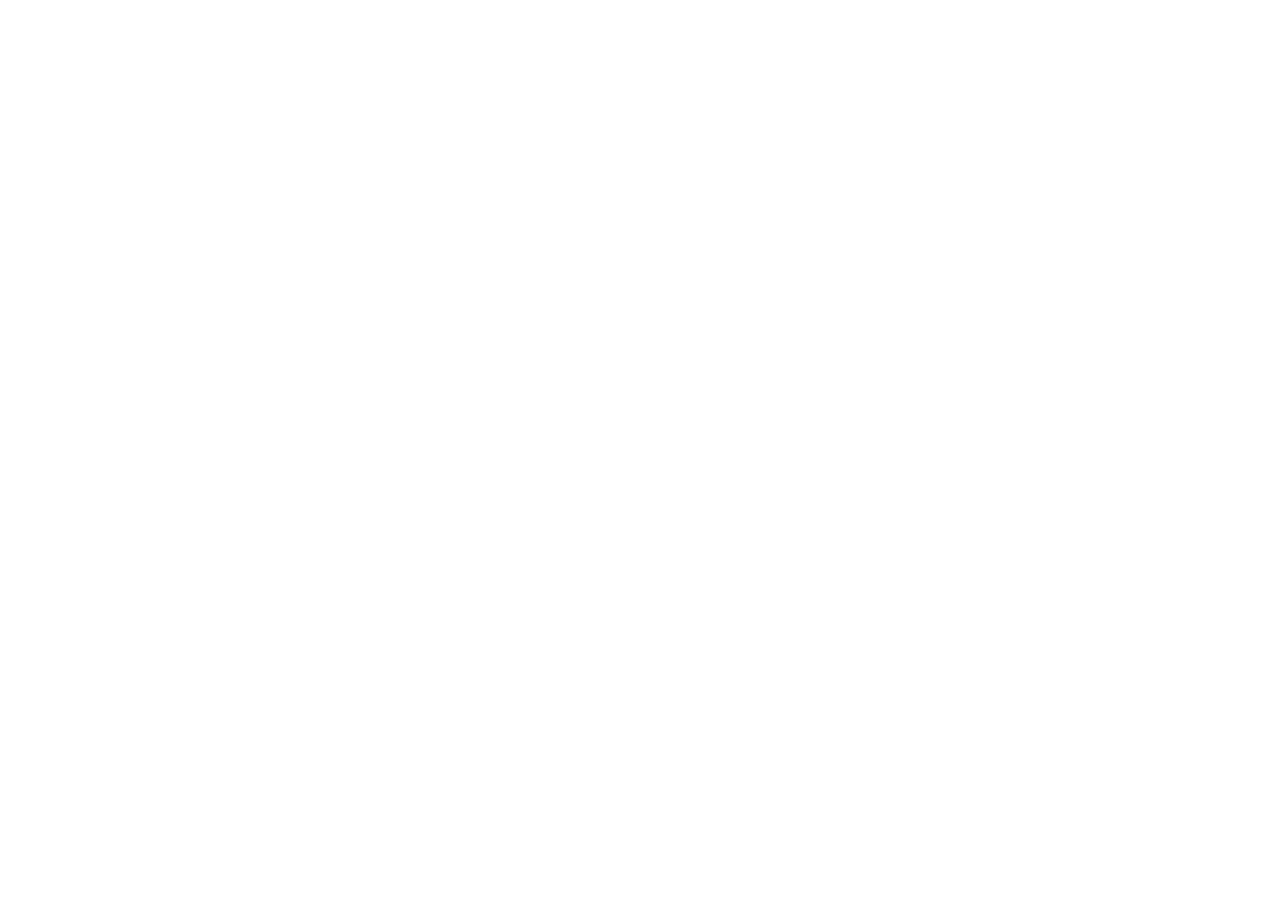
==== index.html @ 116d85db "Add files via upload" ====
<!DOCTYPE html>
<html lang="en">
<head>
    <meta charset="UTF-8">
    <meta name="viewport" content="width=device-width, initial-scale=1.0">
    <meta name="description" content="Whole Person Education activity log for GE 10A, College of Computer Studies, Silliman University.">
    <title>Silliman University WPE Journal Archives</title>
    <link rel="stylesheet" href="styles/csswpe.css">
</head>
<body data-page="home">
    <div class="page" id="app">
        <noscript>
            <div class="vintage-card"><div class="typewriter-box">This journal needs JavaScript to display its entries. Please enable it and reload.</div></div>
        </noscript>
    </div>
    <script src="scripts/data.js"></script>
    <script src="scripts/app.js"></script>
</body>
</html>
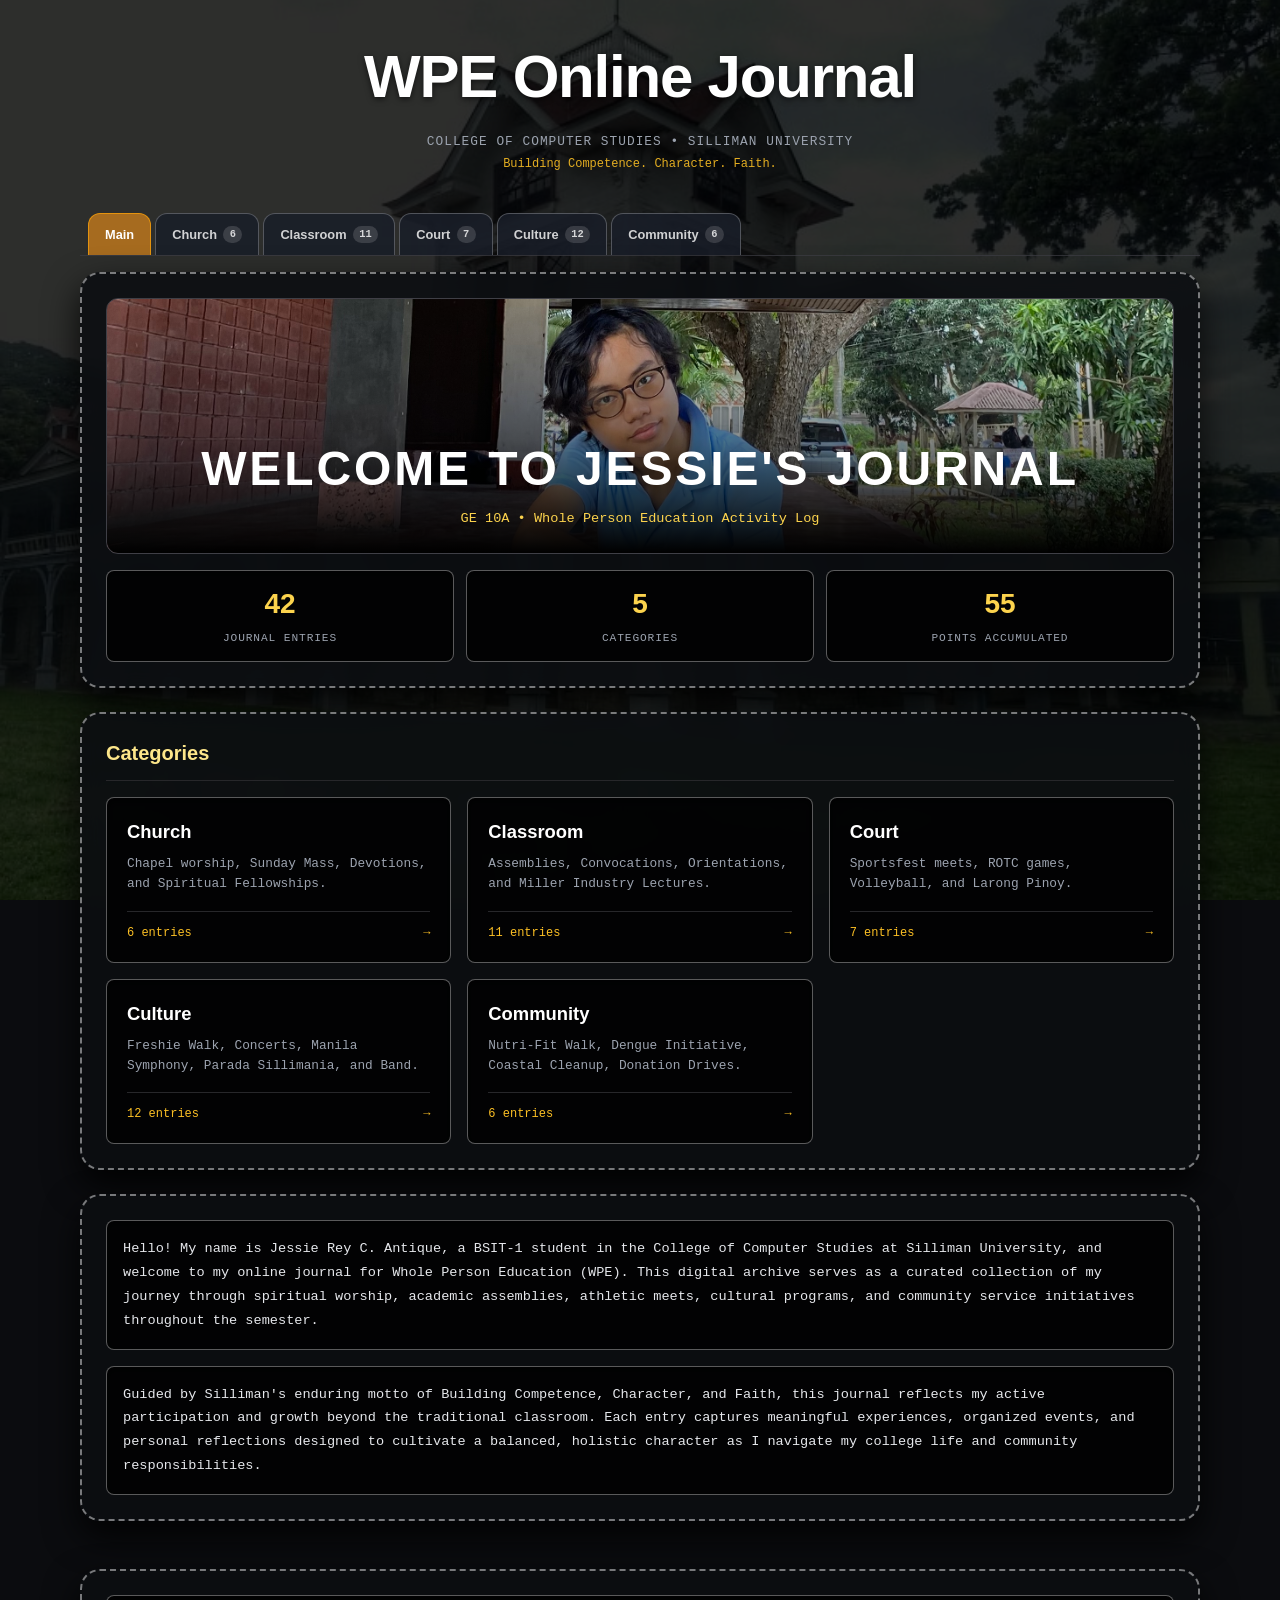
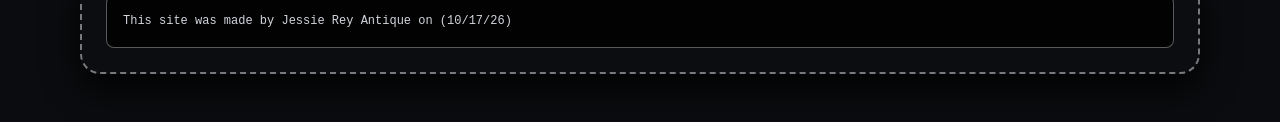
==== commit c02abc44: "Add files via upload" ====
--- a/index.html
+++ b/index.html
@@ -5,7 +5,7 @@
     <meta name="viewport" content="width=device-width, initial-scale=1.0">
     <meta name="description" content="Whole Person Education activity log for GE 10A, College of Computer Studies, Silliman University.">
     <title>Silliman University WPE Journal Archives</title>
-    <link rel="stylesheet" href="styles/csswpe.css">
+    <link rel="stylesheet" href="csswpe.css">
 </head>
 <body data-page="home">
     <div class="page" id="app">
@@ -13,7 +13,7 @@
             <div class="vintage-card"><div class="typewriter-box">This journal needs JavaScript to display its entries. Please enable it and reload.</div></div>
         </noscript>
     </div>
-    <script src="scripts/data.js"></script>
-    <script src="scripts/app.js"></script>
+    <script src="data.js"></script>
+    <script src="app.js"></script>
 </body>
 </html>
--- a/csswpe.css
+++ b/csswpe.css
@@ -0,0 +1,429 @@
+/* ==========================================================
+   World War One – WPE Journal  |  shared stylesheet
+   Plain CSS (no Tailwind CDN needed). Edit the variables
+   below to re-theme the whole site.
+   ========================================================== */
+
+:root {
+    --font-sans: "Helvetica Neue", Helvetica, Arial, sans-serif;
+    --font-mono: "Courier New", Courier, monospace;
+
+    --amber-300: #fcd34d;
+    --amber-400: #fbbf24;
+    --amber-500: #f59e0b;
+    --amber-700: #b4731e;
+
+    --text: #f3f4f6;
+    --text-muted: #9ca3af;
+    --text-soft: #d1d5db;
+
+    --card-bg: rgba(12, 14, 18, 0.88);
+    --box-bg: rgba(0, 0, 0, 0.78);
+    --line: rgba(255, 255, 255, 0.35);
+    --line-soft: #27272a;
+
+    --radius-lg: 1.25rem;
+    --radius-md: 0.5rem;
+    --maxw: 72rem;
+}
+
+/* ---------- Base ---------- */
+*, *::before, *::after { box-sizing: border-box; }
+
+html { scroll-behavior: smooth; -webkit-text-size-adjust: 100%; }
+
+body {
+    margin: 0;
+    min-height: 100vh;
+    font-family: var(--font-sans);
+    color: var(--text);
+    line-height: 1.5;
+    background-color: #0b0c0f; /* fallback if the photo fails to load */
+    background-image: url("bgimg.jpeg");
+    background-size: cover;
+    background-position: center;
+    background-attachment: fixed;
+}
+
+body::before {            /* dark overlay over the background photo */
+    content: "";
+    position: fixed;
+    inset: 0;
+    background: rgba(0, 0, 0, 0.82);
+    pointer-events: none;
+    z-index: 0;
+}
+
+button, input, select, textarea { font-family: inherit; font-size: inherit; color: inherit; }
+
+img { max-width: 100%; display: block; }
+
+a { color: inherit; }
+
+[hidden] { display: none !important; }
+
+:focus-visible {
+    outline: 2px solid var(--amber-400);
+    outline-offset: 2px;
+}
+
+.skip-link {
+    position: absolute;
+    left: 1rem;
+    top: -3rem;
+    z-index: 100;
+    background: var(--amber-500);
+    color: #111;
+    padding: 0.5rem 0.9rem;
+    border-radius: var(--radius-md);
+    font-weight: 700;
+    text-decoration: none;
+    transition: top 0.15s;
+}
+.skip-link:focus { top: 1rem; }
+
+/* ---------- Layout ---------- */
+.page {
+    position: relative;
+    z-index: 1;
+    max-width: var(--maxw);
+    margin: 0 auto;
+    padding: 2rem 1rem 3rem;
+    display: flex;
+    flex-direction: column;
+    min-height: 100vh;
+}
+
+main { flex: 1; padding-top: 1rem; display: grid; gap: 1.5rem; align-content: start; }
+
+.site-header { text-align: center; margin-bottom: 2rem; }
+
+.site-title {
+    margin: 0;
+    font-size: clamp(2.25rem, 8vw, 3.75rem);
+    font-weight: 800;
+    letter-spacing: -0.02em;
+    color: #fff;
+    text-shadow: 0 2px 6px rgba(0, 0, 0, 0.6);
+}
+
+.site-title a { text-decoration: none; }
+
+.eyebrow {
+    margin: 0.6rem 0 0;
+    font-family: var(--font-mono);
+    font-size: 0.8rem;
+    letter-spacing: 0.08em;
+    text-transform: uppercase;
+    color: var(--text-muted);
+}
+
+.motto { margin: 0.25rem 0 0; font-family: var(--font-mono); font-size: 0.75rem; color: rgba(251, 191, 36, 0.9); }
+
+/* ---------- Vintage cards & typewriter boxes ---------- */
+.vintage-card {
+    border: 2px dashed rgba(255, 255, 255, 0.45);
+    border-radius: var(--radius-lg);
+    background-color: var(--card-bg);
+    -webkit-backdrop-filter: blur(10px);
+    backdrop-filter: blur(10px);
+    box-shadow: 0 15px 35px rgba(0, 0, 0, 0.85);
+    padding: 1.5rem;
+}
+
+.typewriter-box {
+    border: 1px solid var(--line);
+    background-color: var(--box-bg);
+    border-radius: var(--radius-md);
+    box-shadow: inset 0 2px 6px rgba(0, 0, 0, 0.6);
+    padding: 1rem;
+    font-family: var(--font-mono);
+}
+
+.card-heading {
+    margin: 0 0 1rem;
+    padding-bottom: 0.75rem;
+    border-bottom: 1px solid var(--line-soft);
+    font-size: 1.25rem;
+    font-weight: 700;
+    color: #fde68a;
+}
+
+/* ---------- Category tabs ---------- */
+.tabs {
+    display: flex;
+    gap: 0.25rem;
+    padding: 0.5rem 0.5rem 0;
+    border-bottom: 1px solid rgba(63, 63, 70, 0.7);
+    overflow-x: auto;
+    scrollbar-width: thin;
+}
+
+.category-tab {
+    display: inline-flex;
+    align-items: center;
+    gap: 0.4rem;
+    white-space: nowrap;
+    padding: 0.7rem 1rem;
+    font-size: 0.8rem;
+    font-weight: 600;
+    text-decoration: none;
+    color: rgba(255, 255, 255, 0.8);
+    background: rgba(25, 30, 40, 0.85);
+    border: 1px solid rgba(255, 255, 255, 0.25);
+    border-bottom: none;
+    border-radius: 0.75rem 0.75rem 0 0;
+    transition: background 0.2s ease, color 0.2s ease;
+}
+
+.category-tab:hover { background: rgba(40, 48, 62, 0.9); color: #fff; }
+
+.category-tab[aria-current="page"] {
+    background: rgba(180, 115, 30, 0.9);
+    color: #fff;
+    border-color: rgba(245, 158, 11, 0.8);
+}
+
+.tab-count {
+    font-family: var(--font-mono);
+    font-size: 0.65rem;
+    padding: 0.05rem 0.4rem;
+    border-radius: 999px;
+    background: rgba(255, 255, 255, 0.14);
+}
+
+/* ---------- Hero banners ---------- */
+.hero {
+    position: relative;
+    display: flex;
+    align-items: flex-end;
+    justify-content: center;
+    min-height: 16rem;
+    overflow: hidden;
+    border: 1px solid #3f3f46;
+    border-radius: 0.75rem;
+    background-size: cover;
+    background-position: center;
+    background-color: #18181b;
+}
+
+.hero::after {
+    content: "";
+    position: absolute;
+    inset: 0;
+    background: linear-gradient(to top, #000 0%, rgba(0, 0, 0, 0.45) 45%, transparent 100%);
+}
+
+.hero-text { position: relative; z-index: 1; text-align: center; padding: 0 1rem 1.5rem; }
+
+.hero-title {
+    margin: 0;
+    font-size: clamp(1.9rem, 6vw, 3rem);
+    font-weight: 800;
+    letter-spacing: 0.06em;
+    text-transform: uppercase;
+    color: #fff;
+}
+
+.hero-sub { margin: 0.25rem 0 0; font-family: var(--font-mono); font-size: 0.85rem; color: var(--amber-300); }
+
+.hero.compact { min-height: 11rem; }
+.hero.compact .hero-title { font-size: clamp(1.75rem, 5vw, 2.25rem); letter-spacing: 0; }
+
+/* ---------- Home: stats + category grid ---------- */
+.stats {
+    display: grid;
+    grid-template-columns: repeat(auto-fit, minmax(9rem, 1fr));
+    gap: 0.75rem;
+    margin-top: 1rem;
+}
+
+.stat { text-align: center; padding: 0.75rem; }
+.stat-num { display: block; font-size: 1.75rem; font-weight: 800; color: var(--amber-300); font-family: var(--font-sans); }
+.stat-label { font-size: 0.7rem; text-transform: uppercase; letter-spacing: 0.08em; color: var(--text-muted); }
+
+.category-grid { display: grid; gap: 1rem; grid-template-columns: 1fr; }
+@media (min-width: 40rem) { .category-grid { grid-template-columns: repeat(2, 1fr); } }
+@media (min-width: 64rem) { .category-grid { grid-template-columns: repeat(3, 1fr); } }
+
+.category-card {
+    display: flex;
+    flex-direction: column;
+    padding: 1.25rem;
+    text-decoration: none;
+    transition: background 0.2s, border-color 0.2s, transform 0.2s;
+}
+
+.category-card:hover { background: rgba(69, 26, 3, 0.4); border-color: var(--amber-400); transform: translateY(-2px); }
+.category-card h3 { margin: 0; font-family: var(--font-sans); font-size: 1.15rem; color: #fff; }
+.category-card:hover h3 { color: var(--amber-300); }
+.category-card p { margin: 0.5rem 0 0; font-size: 0.8rem; line-height: 1.6; color: var(--text-muted); }
+
+.category-card .card-foot {
+    margin-top: auto;
+    padding-top: 0.75rem;
+    border-top: 1px solid var(--line-soft);
+    display: flex;
+    justify-content: space-between;
+    font-size: 0.75rem;
+    color: var(--amber-400);
+}
+.category-card p + .card-foot { margin-top: 1rem; }
+
+/* ---------- Toolbar (search / filter / sort) ---------- */
+.toolbar { display: grid; gap: 0.6rem; grid-template-columns: 1fr; margin-bottom: 1rem; }
+@media (min-width: 40rem) { .toolbar { grid-template-columns: 1fr auto auto; } }
+
+.field {
+    background: var(--box-bg);
+    border: 1px solid var(--line);
+    border-radius: var(--radius-md);
+    padding: 0.6rem 0.75rem;
+    font-family: var(--font-mono);
+    font-size: 0.85rem;
+    min-width: 0;
+}
+
+.field::placeholder { color: var(--text-muted); }
+.field option { background: #111; }
+
+.result-count { margin: 0 0 0.75rem; font-family: var(--font-mono); font-size: 0.75rem; color: var(--text-muted); }
+
+/* ---------- Entry list ---------- */
+.entry-list { display: grid; gap: 1rem; margin: 0; padding: 0; list-style: none; }
+
+.entry {
+    text-decoration: none;
+    color: inherit;
+    display: flex;
+    flex-direction: column;
+    gap: 0.75rem;
+    width: 100%;
+    text-align: left;
+    cursor: pointer;
+    transition: background 0.2s, border-color 0.2s;
+}
+
+@media (min-width: 40rem) { .entry { flex-direction: row; align-items: center; justify-content: space-between; } }
+
+.entry:hover { background: rgba(69, 26, 3, 0.4); border-color: var(--amber-400); }
+
+.entry-title { margin: 0; font-family: var(--font-sans); font-size: 1rem; font-weight: 700; color: #fff; }
+.entry:hover .entry-title { color: var(--amber-300); }
+
+.meta { margin: 0.4rem 0 0; display: grid; gap: 0.15rem; font-size: 0.75rem; color: var(--text-soft); }
+.meta dt { display: inline; font-weight: 600; color: rgba(251, 191, 36, 0.9); }
+.meta dt::after { content: ":"; }
+.meta dd { display: inline; margin: 0 0 0 0.25rem; }
+.meta div { display: block; }
+
+.entry-thumb { width: 100%; height: 9rem; object-fit: cover; border-radius: 0.35rem; border: 1px solid #3f3f46; background: #18181b; flex-shrink: 0; }
+.entry-main { flex: 1; min-width: 0; }
+@media (min-width: 40rem) { .entry { gap: 1rem; } .entry-thumb { width: 8rem; height: 6rem; } }
+.entry-cta { transition: transform 0.2s; flex-shrink: 0; font-size: 0.75rem; font-weight: 600; color: var(--amber-400); }
+.entry:hover .entry-cta { color: var(--amber-300); transform: translateX(3px); }
+
+.badge {
+    display: inline-block;
+    padding: 0.05rem 0.5rem;
+    margin-right: 0.35rem;
+    border-radius: 999px;
+    font-size: 0.65rem;
+    font-weight: 700;
+    letter-spacing: 0.04em;
+    text-transform: uppercase;
+    border: 1px solid currentColor;
+}
+.badge.l1 { color: #86efac; }
+.badge.l2 { color: var(--amber-300); }
+.badge.l3 { color: #f9a8d4; }
+
+.empty { text-align: center; color: var(--text-muted); padding: 2rem 1rem; }
+
+/* ---------- Detail view ---------- */
+.detail-top {
+    display: flex;
+    justify-content: space-between;
+    align-items: flex-start;
+    gap: 1rem;
+    padding-bottom: 1rem;
+    margin-bottom: 1.25rem;
+    border-bottom: 1px solid #3f3f46;
+}
+
+.detail-kicker { display: block; font-family: var(--font-mono); font-size: 0.7rem; letter-spacing: 0.15em; text-transform: uppercase; color: var(--amber-400); }
+.detail-title { margin: 0.25rem 0 0; font-size: clamp(1.4rem, 4vw, 1.9rem); font-weight: 800; color: #fff; }
+
+.btn {
+    text-decoration: none;
+    cursor: pointer;
+    padding: 0.4rem 0.85rem;
+    border: 1px solid #3f3f46;
+    border-radius: 0.35rem;
+    background: #27272a;
+    color: #d4d4d8;
+    font-family: var(--font-mono);
+    font-size: 0.75rem;
+    transition: background 0.15s;
+}
+.btn:hover:not(:disabled) { background: #3f3f46; }
+.btn:disabled { opacity: 0.35; cursor: default; }
+
+.detail-grid { display: grid; gap: 1.25rem; padding: 1.5rem; font-size: 0.9rem; }
+
+.field-block { padding-bottom: 0.9rem; border-bottom: 1px solid var(--line-soft); }
+.field-block:last-child { border-bottom: none; padding-bottom: 0; }
+.field-label { display: block; margin-bottom: 0.25rem; font-size: 0.7rem; font-weight: 700; letter-spacing: 0.08em; text-transform: uppercase; color: var(--amber-400); }
+.field-label::before { content: "• "; }
+.field-value { margin: 0; color: var(--text-soft); }
+.field-value.strong { color: #fff; font-weight: 600; font-size: 1rem; }
+
+.reflection { margin: 0; padding: 1rem; line-height: 1.7; color: var(--text-soft); background: rgba(0, 0, 0, 0.6); border: 1px solid var(--line-soft); border-radius: 0.35rem; }
+.reflection p { margin: 0 0 1rem; }
+.reflection p:last-child { margin-bottom: 0; }
+.pending { color: var(--text-muted); font-style: italic; }
+
+.gallery { display: grid; grid-template-columns: repeat(2, 1fr); gap: 0.75rem; margin-top: 0.5rem; }
+@media (min-width: 40rem) { .gallery { grid-template-columns: repeat(3, 1fr); } }
+.gallery-item { margin: 0; min-width: 0; }
+.gallery-open { position: relative; display: block; width: 100%; padding: 0; border: 1px solid #3f3f46; border-radius: 0.35rem; background: #18181b; cursor: zoom-in; overflow: hidden; transition: border-color 0.2s, transform 0.2s; }
+.gallery-open:hover { border-color: var(--amber-400); transform: translateY(-2px); }
+.gallery-img { width: 100%; height: auto; aspect-ratio: 3 / 2; object-fit: cover; }
+.photo-caption { margin: 0.4rem 0 0; overflow-wrap: anywhere; font-family: var(--font-mono); font-size: 0.7rem; color: var(--text-muted); }
+.sample-tag { position: absolute; top: 0.5rem; left: 0.5rem; padding: 0.1rem 0.55rem; border-radius: 999px; font-family: var(--font-mono); font-size: 0.65rem; font-weight: 700; letter-spacing: 0.06em; text-transform: uppercase; color: #111; background: var(--amber-400); }
+
+.detail-nav { display: flex; justify-content: space-between; gap: 0.75rem; margin-top: 1.25rem; }
+
+/* ---------- Prose + footer ---------- */
+.prose { display: grid; gap: 1rem; }
+.prose p { margin: 0; font-size: 0.85rem; line-height: 1.75; color: #e5e7eb; }
+
+.site-footer { margin-top: 3rem; }
+.site-footer p { margin: 0; font-size: 0.75rem; color: var(--text-soft); line-height: 1.6; }
+
+noscript .typewriter-box { color: var(--amber-300); }
+
+@media (prefers-reduced-motion: reduce) {
+    html { scroll-behavior: auto; }
+    * { transition: none !important; }
+}
+
+/* ---------- Lightbox ---------- */
+.lightbox { position: fixed; inset: 0; z-index: 200; display: flex; align-items: center; justify-content: center; padding: 1rem; background: rgba(0, 0, 0, 0.92); }
+.lb-inner { display: grid; gap: 0.75rem; justify-items: center; max-width: 60rem; width: 100%; }
+.lb-img { max-width: 100%; max-height: 70vh; width: auto; border-radius: 0.35rem; border: 1px solid #3f3f46; background: #18181b; }
+.lb-cap { margin: 0; font-family: var(--font-mono); font-size: 0.75rem; color: var(--text-soft); text-align: center; overflow-wrap: anywhere; }
+.lb-nav { display: flex; gap: 0.75rem; }
+.lb-close { justify-self: end; }
+.lb-btn { min-width: 3rem; }
+
+@media (max-width: 40rem) { .detail-top { flex-direction: column; } .detail-grid { padding: 1rem; } }
+
+@media print {
+    body { background: #fff; color: #000; }
+    body::before, .tabs, .toolbar, .btn, .skip-link, .lightbox { display: none !important; }
+    .vintage-card, .typewriter-box { background: #fff; box-shadow: none; border-color: #999; color: #000; }
+    .entry-title, .detail-title, .field-value, .field-value.strong, .reflection { color: #000; }
+}
+
+.detail-title:focus { outline: none; }
